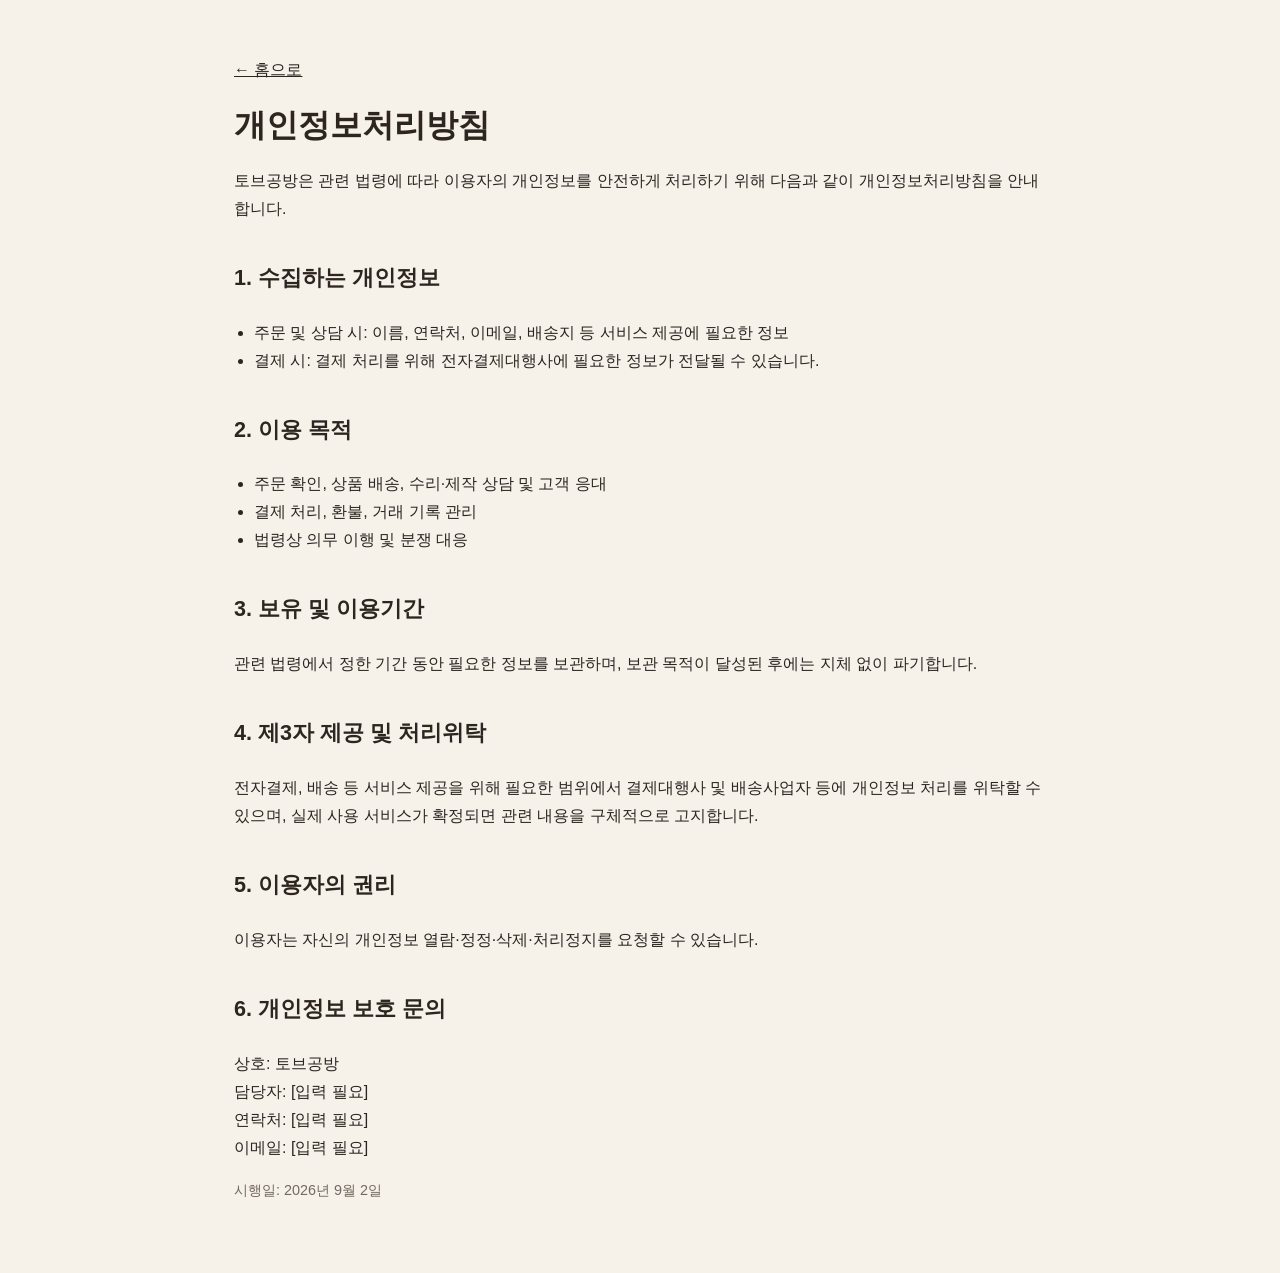
==== privacy.html @ eef79c9e "Add files via upload" ====
<!doctype html>
<html lang="ko">
<head><meta charset="utf-8"><meta name="viewport" content="width=device-width,initial-scale=1">
<title>개인정보처리방침 | TOV Workshop</title><link rel="stylesheet" href="style.css"></head>
<body><main class="policy">
<a href="index.html">← 홈으로</a>
<h1>개인정보처리방침</h1>
<p>토브공방은 관련 법령에 따라 이용자의 개인정보를 안전하게 처리하기 위해 다음과 같이 개인정보처리방침을 안내합니다.</p>

<h2>1. 수집하는 개인정보</h2>
<ul><li>주문 및 상담 시: 이름, 연락처, 이메일, 배송지 등 서비스 제공에 필요한 정보</li>
<li>결제 시: 결제 처리를 위해 전자결제대행사에 필요한 정보가 전달될 수 있습니다.</li></ul>

<h2>2. 이용 목적</h2>
<ul><li>주문 확인, 상품 배송, 수리·제작 상담 및 고객 응대</li>
<li>결제 처리, 환불, 거래 기록 관리</li>
<li>법령상 의무 이행 및 분쟁 대응</li></ul>

<h2>3. 보유 및 이용기간</h2>
<p>관련 법령에서 정한 기간 동안 필요한 정보를 보관하며, 보관 목적이 달성된 후에는 지체 없이 파기합니다.</p>

<h2>4. 제3자 제공 및 처리위탁</h2>
<p>전자결제, 배송 등 서비스 제공을 위해 필요한 범위에서 결제대행사 및 배송사업자 등에 개인정보 처리를 위탁할 수 있으며, 실제 사용 서비스가 확정되면 관련 내용을 구체적으로 고지합니다.</p>

<h2>5. 이용자의 권리</h2>
<p>이용자는 자신의 개인정보 열람·정정·삭제·처리정지를 요청할 수 있습니다.</p>

<h2>6. 개인정보 보호 문의</h2>
<p>상호: 토브공방<br>담당자: [입력 필요]<br>연락처: [입력 필요]<br>이메일: [입력 필요]</p>

<p class="small">시행일: 2026년 9월 2일</p>
</main></body></html>
---- style.css ----
:root{
  --bg:#f6f2ea;
  --paper:#fffdf8;
  --ink:#2c261f;
  --muted:#73695e;
  --accent:#6d4c2f;
  --line:#ded5c7;
  --soft:#eee7dc;
}
*{box-sizing:border-box}
html{scroll-behavior:smooth}
body{
  margin:0;
  font-family:"Noto Sans KR","Apple SD Gothic Neo","Malgun Gothic",sans-serif;
  background:var(--bg);
  color:var(--ink);
  line-height:1.75;
}
a{color:inherit}
.wrap{max-width:1080px;margin:0 auto;padding:0 24px}
header{
  position:sticky;top:0;z-index:10;
  background:rgba(255,253,248,.96);
  border-bottom:1px solid var(--line);
  backdrop-filter:blur(8px);
}
.nav{display:flex;align-items:center;justify-content:space-between;min-height:70px;gap:20px}
.brand{font-weight:800;font-size:1.2rem;letter-spacing:.02em}
.navlinks{display:flex;gap:18px;flex-wrap:wrap;font-size:.94rem}
.navlinks a{text-decoration:none;color:var(--muted)}
.hero{
  padding:88px 0 72px;
  background:linear-gradient(180deg,#f3ede2 0%,#f6f2ea 100%);
}
.hero h1{font-size:clamp(2.1rem,6vw,4.4rem);line-height:1.12;margin:0 0 18px}
.hero p{max-width:720px;font-size:1.08rem;color:var(--muted);margin:0 0 28px}
.badge{
  display:inline-block;padding:7px 12px;border:1px solid var(--line);
  background:var(--paper);border-radius:999px;font-size:.86rem;margin-bottom:18px
}
.cta{
  display:inline-block;background:var(--accent);color:#fff;text-decoration:none;
  padding:13px 19px;border-radius:10px;font-weight:700
}
section{padding:66px 0}
h2{font-size:1.85rem;margin:0 0 22px}
h3{margin-top:0}
.grid{display:grid;grid-template-columns:repeat(3,1fr);gap:18px}
.card{
  background:var(--paper);border:1px solid var(--line);border-radius:16px;padding:24px;
  box-shadow:0 4px 18px rgba(70,55,35,.04)
}
.card p{margin-bottom:0;color:var(--muted)}
.notice{background:#fff7e8;border:1px solid #ead6b4;border-radius:14px;padding:18px 20px}
.info{width:100%;border-collapse:collapse;background:var(--paper);border:1px solid var(--line)}
.info th,.info td{padding:13px 15px;border-bottom:1px solid var(--line);text-align:left;vertical-align:top}
.info th{width:190px;background:var(--soft)}
footer{border-top:1px solid var(--line);padding:34px 0 46px;color:var(--muted);font-size:.9rem}
footer a{margin-right:14px}
.policy{max-width:860px;margin:0 auto;padding:56px 24px}
.policy h1{line-height:1.25}
.policy h2{font-size:1.35rem;margin-top:36px}
.policy ul{padding-left:20px}
.small{font-size:.9rem;color:var(--muted)}
@media (max-width:780px){
  .grid{grid-template-columns:1fr}
  .nav{align-items:flex-start;flex-direction:column;padding:16px 0}
  .navlinks{gap:12px}
  .hero{padding-top:54px}
  .info th{width:130px}
}
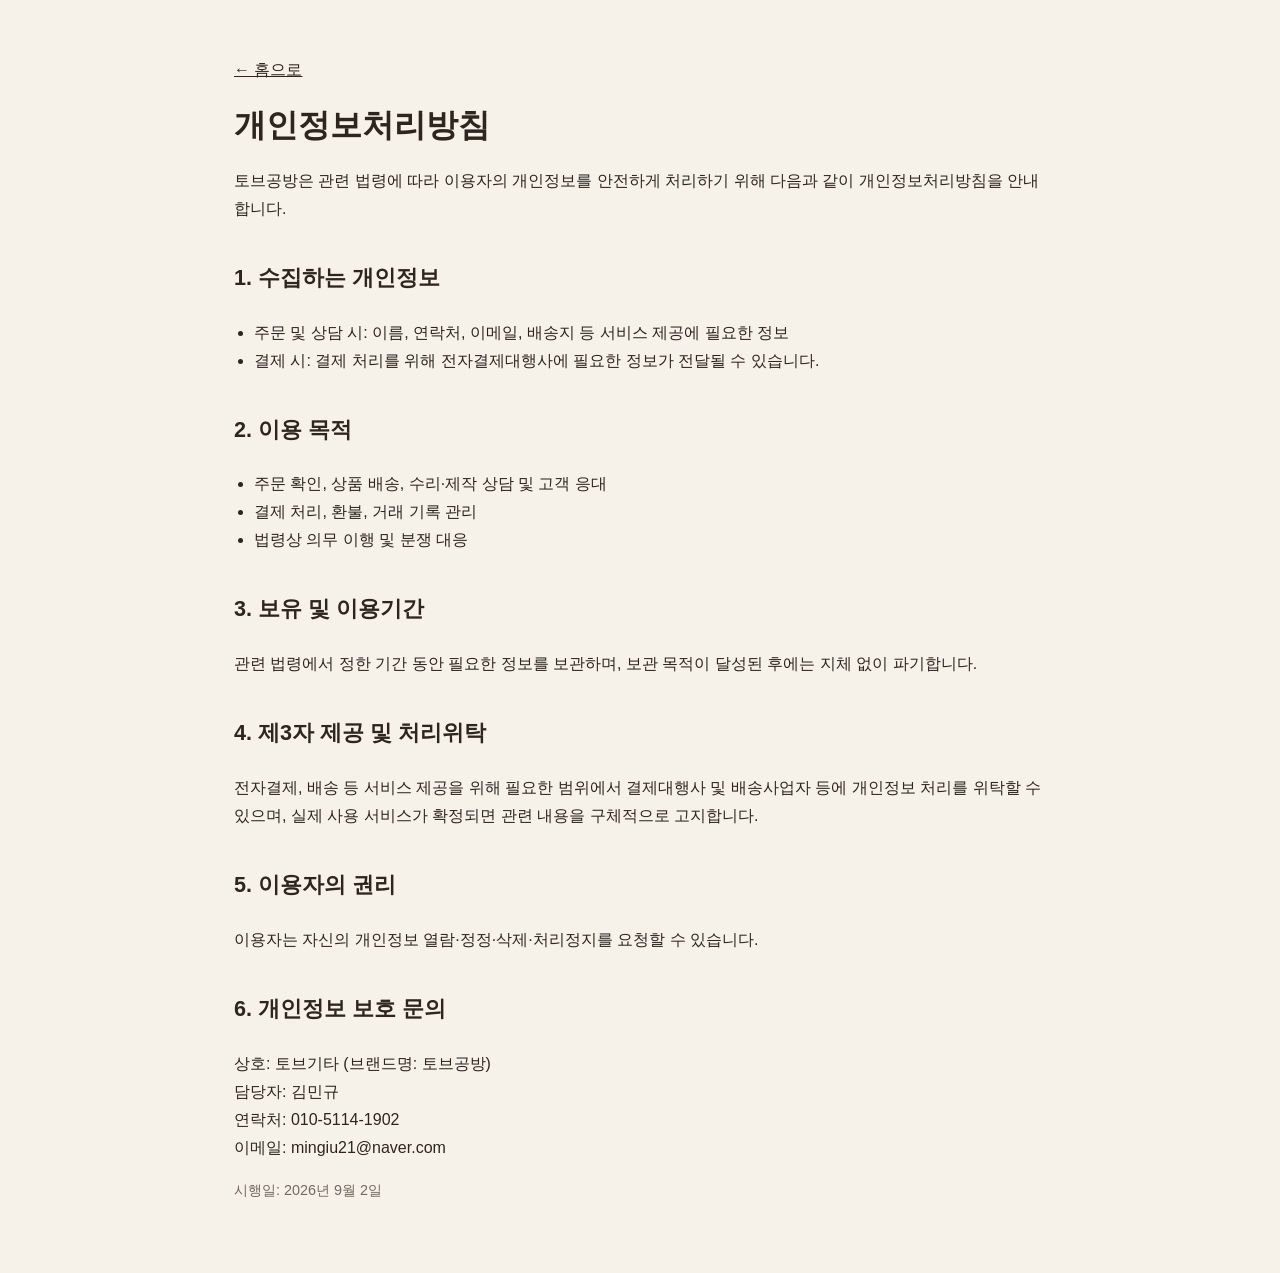
==== commit fae60745: "Add files via upload" ====
--- a/privacy.html
+++ b/privacy.html
@@ -26,7 +26,7 @@
 <p>이용자는 자신의 개인정보 열람·정정·삭제·처리정지를 요청할 수 있습니다.</p>
 
 <h2>6. 개인정보 보호 문의</h2>
-<p>상호: 토브공방<br>담당자: [입력 필요]<br>연락처: [입력 필요]<br>이메일: [입력 필요]</p>
+<p>상호: 토브기타 (브랜드명: 토브공방)<br>담당자: 김민규<br>연락처: 010-5114-1902<br>이메일: mingiu21@naver.com</p>
 
 <p class="small">시행일: 2026년 9월 2일</p>
 </main></body></html>
